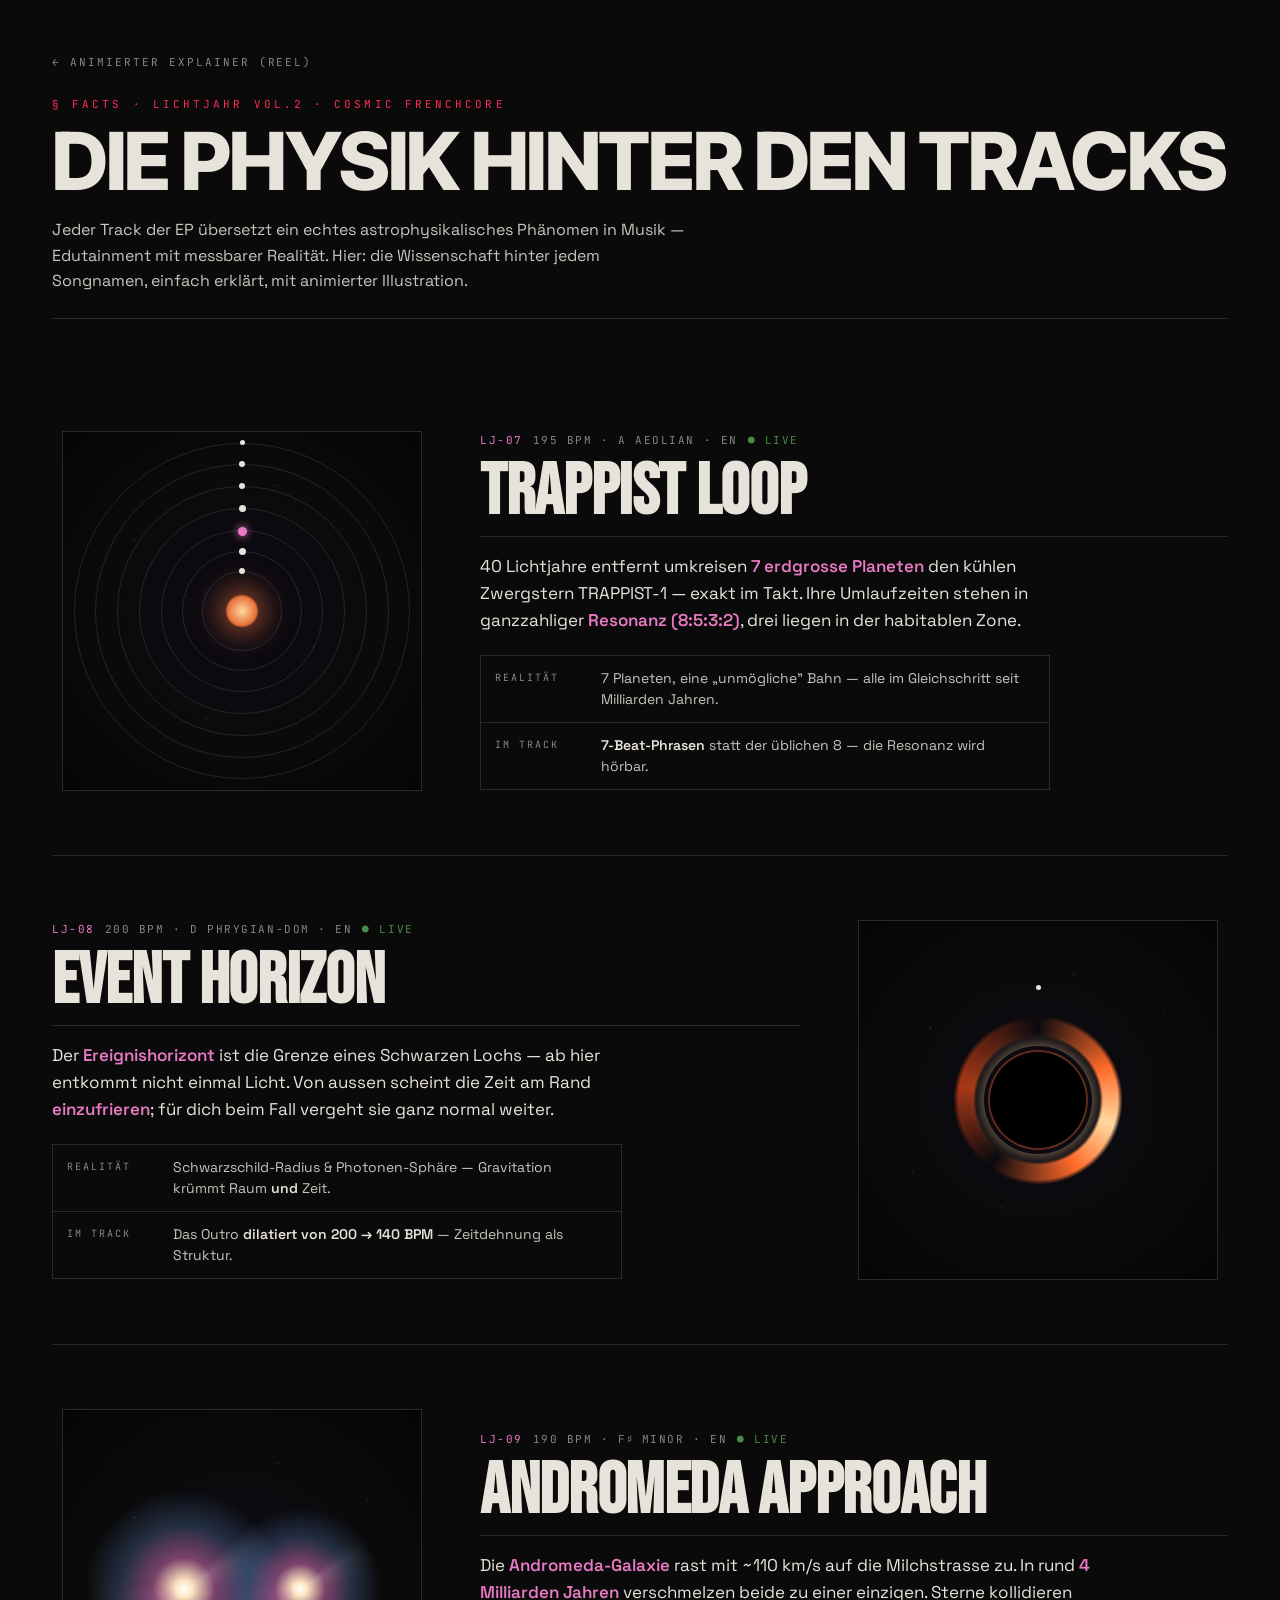
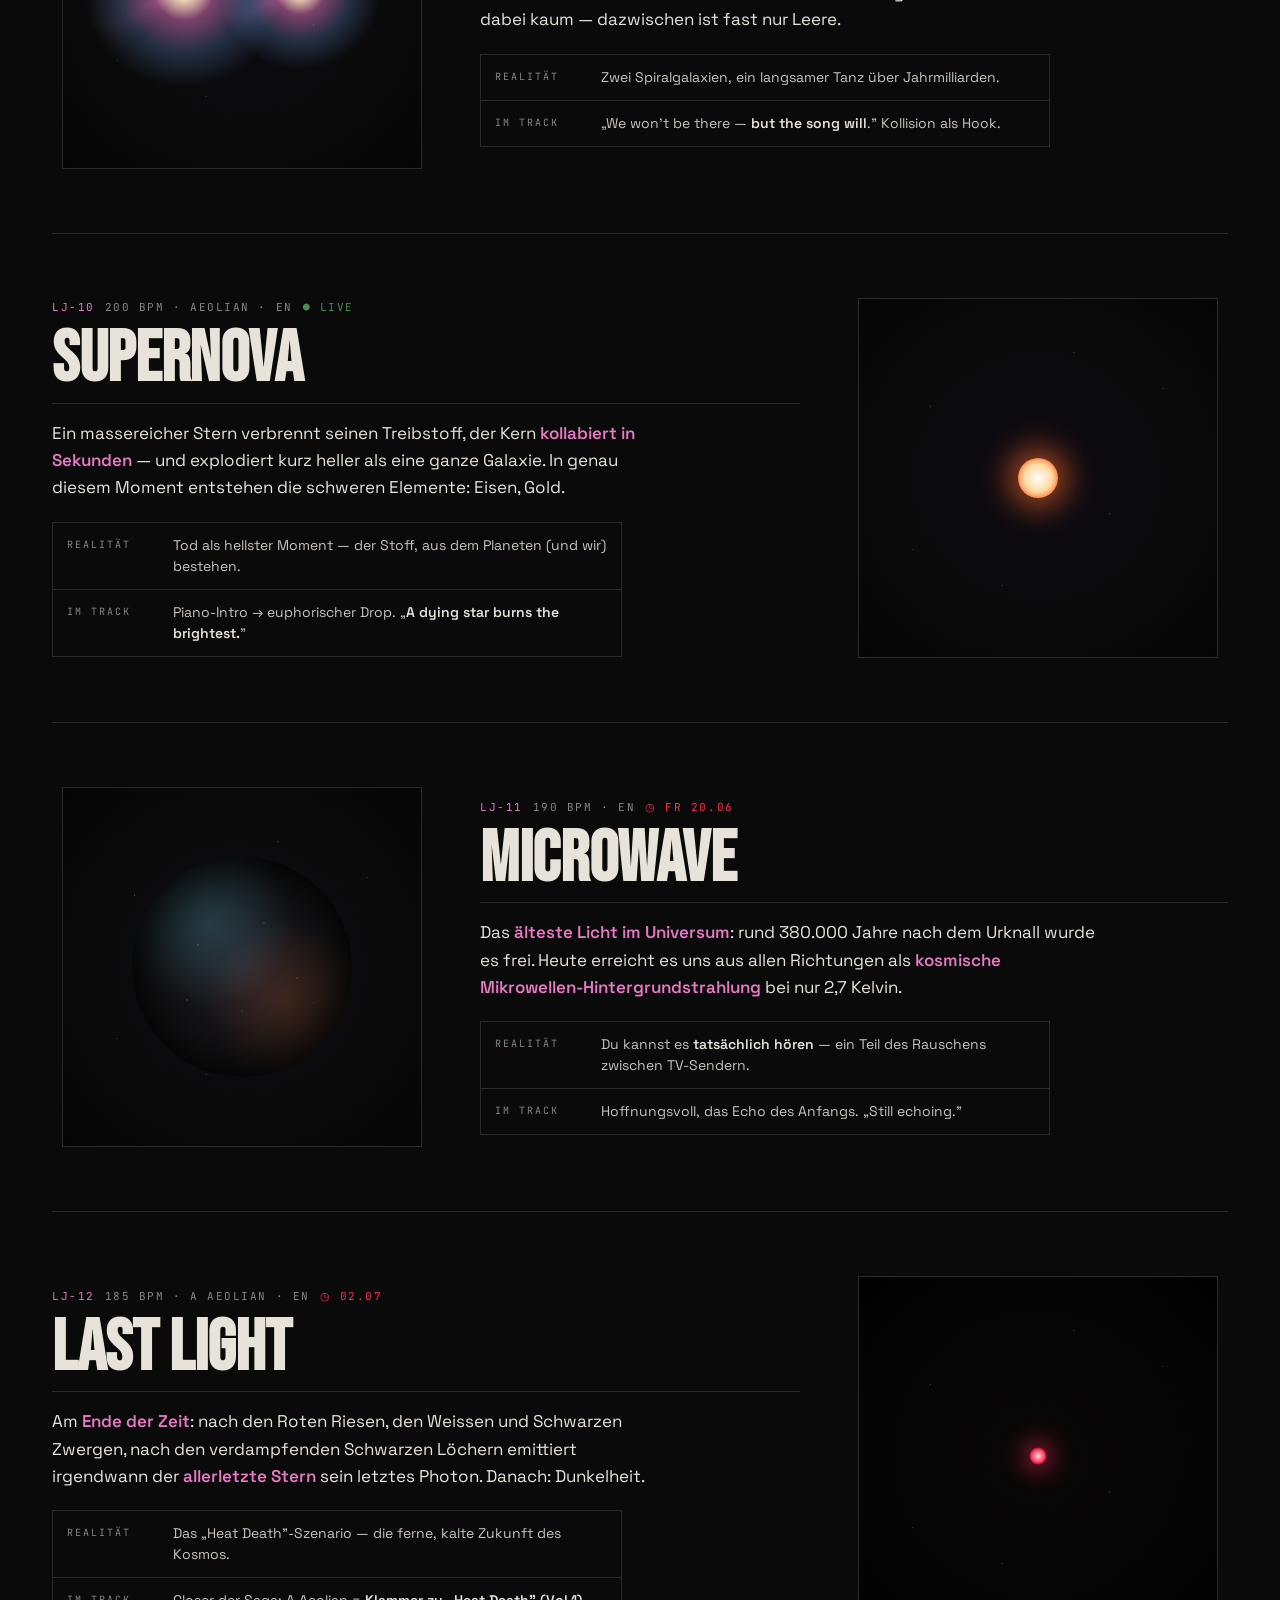
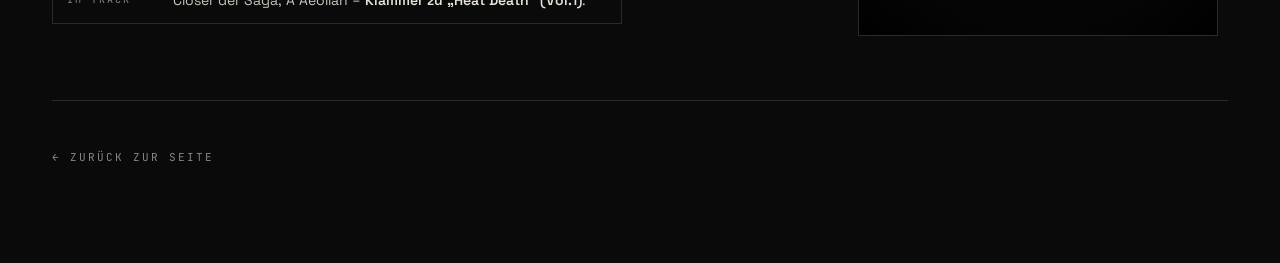
==== facts-read.html @ 9a42027f "feat: Vol.2 rollout — implement NULLTAG design-system landing + facts/tree/tools Integrate the claud" ====
<!doctype html>
<html lang="de">
<head>
<meta charset="utf-8" />
<meta name="viewport" content="width=device-width, initial-scale=1" />
<title>NULLTAG · Lichtjahr Vol.2 · Facts</title>
<link rel="preconnect" href="https://fonts.googleapis.com" />
<link rel="preconnect" href="https://fonts.gstatic.com" crossorigin />
<link href="https://fonts.googleapis.com/css2?family=Inter+Tight:wght@500;700;800&family=JetBrains+Mono:wght@400;500;700&family=Space+Grotesk:wght@400;500;700&display=swap" rel="stylesheet" />
<link rel="stylesheet" href="colors_and_type.css" />
<style>
  *, *::before, *::after { box-sizing: border-box; }
  body { overflow-x: hidden; }
  .wrap { max-width: 1240px; margin: 0 auto; padding: var(--s-8) var(--s-7) var(--s-10); }

  .back { display: inline-flex; align-items: center; gap: 8px; font-family: var(--font-mono); font-size: 11px; letter-spacing: 0.18em; text-transform: uppercase; color: var(--muted); text-decoration: none; margin-bottom: var(--s-6); }
  .back:hover { color: var(--tiefrot); text-decoration: none; }

  .phead { border-bottom: 1px solid var(--border); padding-bottom: var(--s-6); margin-bottom: var(--s-8); }
  .phead .eye { font-family: var(--font-mono); font-size: 11px; letter-spacing: 0.28em; text-transform: uppercase; color: var(--tiefrot); margin-bottom: var(--s-3); }
  .phead h1 { font-family: var(--font-brutal); font-weight: 800; font-size: clamp(38px, 6.5vw, 80px); line-height: 0.9; letter-spacing: -0.03em; text-transform: uppercase; margin: 0; color: var(--bone); }
  .phead p { font-family: var(--font-grotesk); font-size: 16px; line-height: 1.6; color: var(--bone-dim); max-width: 64ch; margin: var(--s-5) 0 0; }

  .fact { display: grid; grid-template-columns: 380px 1fr; gap: var(--s-8); align-items: center; padding: var(--s-9) 0; border-bottom: 1px solid var(--border); }
  .fact:nth-child(even) { grid-template-columns: 1fr 380px; }
  .fact:nth-child(even) .scene-wrap { order: 2; }
  @media (max-width: 820px){ .fact, .fact:nth-child(even) { grid-template-columns: 1fr; } .fact:nth-child(even) .scene-wrap { order: 0; } }

  .scene-wrap { display: flex; justify-content: center; }
  .scene { position: relative; width: 360px; height: 360px; max-width: 86vw; border: 1px solid var(--border); overflow: hidden; background: radial-gradient(ellipse at 50% 50%, #0d0a14 0%, var(--void) 60%, var(--void-deep) 100%); }
  .scene .starfield { position: absolute; inset: 0; background-image:
      radial-gradient(1px 1px at 20% 30%, rgba(232,227,218,0.5), transparent),
      radial-gradient(1px 1px at 70% 60%, rgba(232,227,218,0.4), transparent),
      radial-gradient(1px 1px at 40% 80%, rgba(232,227,218,0.35), transparent),
      radial-gradient(1px 1px at 85% 25%, rgba(232,227,218,0.3), transparent),
      radial-gradient(1px 1px at 15% 70%, rgba(232,227,218,0.3), transparent),
      radial-gradient(1px 1px at 60% 15%, rgba(232,227,218,0.4), transparent);
    opacity: 0.7; }

  .meta { font-family: var(--font-mono); font-size: 11px; letter-spacing: 0.14em; text-transform: uppercase; color: var(--muted); margin-bottom: var(--s-3); display: flex; flex-wrap: wrap; gap: 10px; align-items: center; }
  .meta .cat { color: var(--cosmic-glow); }
  .meta .st-live { color: var(--good); }
  .meta .st-soon { color: var(--tiefrot); }
  .fact h2 { font-family: var(--font-display); font-size: clamp(40px, 6vw, 72px); line-height: 0.86; text-transform: uppercase; letter-spacing: -0.005em; color: var(--bone); margin: 0 0 var(--s-4); }
  .lead { font-family: var(--font-grotesk); font-size: 17px; line-height: 1.6; color: var(--bone); margin: 0 0 var(--s-5); max-width: 56ch; }
  .lead b { color: var(--cosmic-glow); font-weight: 600; }
  .rows { display: grid; gap: 1px; background: var(--border); border: 1px solid var(--border); max-width: 56ch; }
  .rows > div { background: var(--void); padding: 12px 14px; display: grid; grid-template-columns: 92px 1fr; gap: 14px; }
  .rows .k { font-family: var(--font-mono); font-size: 10px; letter-spacing: 0.2em; text-transform: uppercase; color: var(--muted); padding-top: 2px; }
  .rows .v { font-family: var(--font-grotesk); font-size: 14px; line-height: 1.5; color: var(--bone-dim); }
  .rows .v b { color: var(--bone); font-weight: 600; }

  @media (prefers-reduced-motion: no-preference){
    .spin { animation: spin linear infinite; }
    @keyframes spin { to { transform: rotate(360deg); } }
  }

  /* ===== 1 · TRAPPIST — orbital resonance ===== */
  .trappist .sun { position: absolute; left: 50%; top: 50%; width: 34px; height: 34px; margin: -17px; border-radius: 50%; background: radial-gradient(circle, #ffd9a0, #e8703a 60%, transparent 75%); box-shadow: 0 0 26px 8px rgba(232,112,58,0.5); }
  .trappist .orbit { position: absolute; left: 50%; top: 50%; border: 1px solid rgba(232,227,218,0.12); border-radius: 50%; transform: translate(-50%,-50%); }
  .trappist .spinner { position: absolute; left: 50%; top: 50%; width: 0; height: 0; }
  .trappist .planet { position: absolute; border-radius: 50%; background: var(--bone); }
  .trappist .p3 { background: var(--cosmic-glow); box-shadow: 0 0 8px var(--cosmic-glow); }

  /* ===== 2 · EVENT HORIZON — black hole ===== */
  .bh .disk { position: absolute; left: 50%; top: 50%; width: 230px; height: 230px; margin: -115px; border-radius: 50%; background: conic-gradient(from 0deg, transparent, #ff6a2a 18%, #ffd9a0 30%, #ff6a2a 42%, transparent 60%, #a83818 78%, transparent); -webkit-mask: radial-gradient(circle, transparent 38%, #000 40%, #000 49%, transparent 52%); mask: radial-gradient(circle, transparent 38%, #000 40%, #000 49%, transparent 52%); filter: blur(0.4px); }
  .bh .hole { position: absolute; left: 50%; top: 50%; width: 96px; height: 96px; margin: -48px; border-radius: 50%; background: #000; box-shadow: 0 0 0 2px rgba(255,106,42,0.35), inset 0 0 20px rgba(0,0,0,1); }
  .bh .photon { position: absolute; left: 50%; top: 50%; width: 108px; height: 108px; margin: -54px; border-radius: 50%; box-shadow: 0 0 14px 2px rgba(255,217,160,0.45); }
  @media (prefers-reduced-motion: no-preference){
    .bh .faller { position: absolute; left: 50%; top: 18%; width: 5px; height: 5px; margin-left: -2.5px; border-radius: 50%; background: var(--bone); animation: fall 4.5s var(--ease) infinite; }
    @keyframes fall { 0%{ transform: translateY(0) scaleY(1); opacity: 1; } 70%{ transform: translateY(108px) scaleY(2.4); opacity: 0.9; } 92%{ transform: translateY(128px) scaleY(5); opacity: 0.15; } 100%{ transform: translateY(130px) scaleY(6); opacity: 0; } }
  }

  /* ===== 3 · ANDROMEDA — galaxy collision ===== */
  .androm .galaxy { position: absolute; top: 50%; width: 200px; height: 200px; margin-top: -100px; border-radius: 50%; background:
      radial-gradient(circle at 50% 50%, #fff 0%, #ffe6c0 6%, rgba(232,121,196,0.5) 22%, rgba(95,140,200,0.28) 45%, transparent 70%);
    }
  .androm .galaxy::after { content: ""; position: absolute; inset: 0; border-radius: 50%; background: conic-gradient(from 0deg, transparent 0 12%, rgba(232,227,218,0.18) 16%, transparent 24% 62%, rgba(232,121,196,0.22) 68%, transparent 78%); -webkit-mask: radial-gradient(circle, transparent 6%, #000 10%, transparent 72%); mask: radial-gradient(circle, transparent 6%, #000 10%, transparent 72%); }
  .androm .g1 { left: 6%; }
  .androm .g2 { right: 6%; transform: scale(0.82); }
  @media (prefers-reduced-motion: no-preference){
    .androm .approach { animation: approach 7s var(--ease) infinite alternate; }
    @keyframes approach { to { transform: translateX(0); } }
    .androm .g1.approach { animation-name: appr1; } @keyframes appr1 { from{ transform: translateX(0);} to{ transform: translateX(42px);} }
    .androm .g2.approach { animation-name: appr2; } @keyframes appr2 { from{ transform: translateX(0) scale(0.82);} to{ transform: translateX(-42px) scale(0.82);} }
  }

  /* ===== 4 · SUPERNOVA — core collapse + shockwave ===== */
  .nova .core { position: absolute; left: 50%; top: 50%; width: 40px; height: 40px; margin: -20px; border-radius: 50%; background: radial-gradient(circle, #fff, #ffd9a0 50%, #ff6a2a 80%, transparent); box-shadow: 0 0 30px 10px rgba(255,106,42,0.6); }
  @media (prefers-reduced-motion: no-preference){
    .nova .core { animation: novacore 5s ease-in-out infinite; }
    @keyframes novacore { 0%,55%{ transform: scale(0.7); } 60%{ transform: scale(1.5); } 64%{ transform: scale(0.4); } 100%{ transform: scale(0.7); } }
    .nova .shock { position: absolute; left: 50%; top: 50%; border-radius: 50%; border: 2px solid rgba(255,170,90,0.7); transform: translate(-50%,-50%) scale(0); opacity: 0; animation: shock 5s ease-out infinite; }
    .nova .shock.s2 { animation-delay: 0.18s; border-color: rgba(255,42,85,0.5); }
    @keyframes shock { 0%,58%{ transform: translate(-50%,-50%) scale(0); opacity: 0; } 62%{ opacity: 1; } 100%{ transform: translate(-50%,-50%) scale(7); opacity: 0; } }
  }
  .nova .shock { width: 44px; height: 44px; }

  /* ===== 5 · MICROWAVE — cosmic background ===== */
  .cmb .sphere { position: absolute; left: 50%; top: 50%; width: 220px; height: 220px; margin: -110px; border-radius: 50%; background:
      radial-gradient(circle at 35% 30%, rgba(95,200,224,0.22), transparent 40%),
      radial-gradient(circle at 70% 65%, rgba(232,112,58,0.18), transparent 38%),
      radial-gradient(circle at 50% 50%, rgba(232,227,218,0.10), rgba(10,10,10,0.6) 70%);
    box-shadow: inset 0 0 40px rgba(0,0,0,0.6); filter: blur(0.5px); }
  .cmb .speck { position: absolute; left: 50%; top: 50%; width: 220px; height: 220px; margin: -110px; border-radius: 50%; background-image:
      radial-gradient(1px 1px at 30% 40%, rgba(232,227,218,0.5), transparent),
      radial-gradient(1px 1px at 60% 30%, rgba(95,200,224,0.5), transparent),
      radial-gradient(1px 1px at 50% 70%, rgba(232,112,58,0.5), transparent),
      radial-gradient(1px 1px at 75% 55%, rgba(232,227,218,0.4), transparent),
      radial-gradient(1px 1px at 25% 65%, rgba(232,227,218,0.4), transparent); }
  @media (prefers-reduced-motion: no-preference){
    .cmb .ring { position: absolute; left: 50%; top: 50%; width: 30px; height: 30px; border-radius: 50%; border: 1px solid rgba(95,200,224,0.4); transform: translate(-50%,-50%) scale(0); animation: cmbring 6s linear infinite; }
    .cmb .ring.r2 { animation-delay: 2s; } .cmb .ring.r3 { animation-delay: 4s; }
    @keyframes cmbring { 0%{ transform: translate(-50%,-50%) scale(0); opacity: 0.7; } 100%{ transform: translate(-50%,-50%) scale(11); opacity: 0; } }
    .cmb .sphere { animation: cmbpulse 6s ease-in-out infinite; } @keyframes cmbpulse { 0%,100%{ transform: scale(1); } 50%{ transform: scale(1.04); } }
  }

  /* ===== 6 · LAST LIGHT — final fading star ===== */
  .last { background: radial-gradient(ellipse at 50% 50%, #0a0808 0%, #050505 70%, #000 100%); }
  .last .redstar { position: absolute; left: 50%; top: 50%; width: 18px; height: 18px; margin: -9px; border-radius: 50%; background: radial-gradient(circle, #ffdede, #ff2a55 55%, transparent 75%); box-shadow: 0 0 22px 6px rgba(255,42,85,0.5); }
  @media (prefers-reduced-motion: no-preference){
    .last .redstar { animation: dying 8s ease-in-out infinite; }
    @keyframes dying { 0%{ opacity: 1; transform: scale(1); } 70%{ opacity: 0.5; } 92%{ opacity: 0.06; transform: scale(0.5); } 100%{ opacity: 1; transform: scale(1); } }
    .last .starfield { animation: winkout 8s ease-in-out infinite; }
    @keyframes winkout { 0%{ opacity: 0.7; } 90%{ opacity: 0.08; } 100%{ opacity: 0.7; } }
  }
</style>
</head>
<body>
<div class="wrap">
  <a class="back" href="facts.html">← Animierter Explainer (Reel)</a>
  <div class="phead">
    <div class="eye">§ FACTS · LICHTJAHR VOL.2 · COSMIC FRENCHCORE</div>
    <h1>Die Physik hinter den Tracks</h1>
    <p>Jeder Track der EP übersetzt ein echtes astrophysikalisches Phänomen in Musik — Edutainment mit messbarer Realität. Hier: die Wissenschaft hinter jedem Songnamen, einfach erklärt, mit animierter Illustration.</p>
  </div>

  <!-- 1 -->
  <article class="fact">
    <div class="scene-wrap"><div class="scene trappist"><div class="starfield"></div>
      <div class="sun"></div>
      <div class="orbit" style="width:80px;height:80px"></div><div class="spinner spin" style="animation-duration:5s"><div class="planet" style="width:6px;height:6px;top:-43px;left:-3px"></div></div>
      <div class="orbit" style="width:120px;height:120px"></div><div class="spinner spin" style="animation-duration:7s"><div class="planet" style="width:7px;height:7px;top:-63px;left:-3px"></div></div>
      <div class="orbit" style="width:162px;height:162px"></div><div class="spinner spin" style="animation-duration:9s"><div class="planet p3" style="width:9px;height:9px;top:-84px;left:-4px"></div></div>
      <div class="orbit" style="width:206px;height:206px"></div><div class="spinner spin" style="animation-duration:11.5s"><div class="planet" style="width:7px;height:7px;top:-106px;left:-3px"></div></div>
      <div class="orbit" style="width:250px;height:250px"></div><div class="spinner spin" style="animation-duration:14s"><div class="planet" style="width:6px;height:6px;top:-128px;left:-3px"></div></div>
      <div class="orbit" style="width:294px;height:294px"></div><div class="spinner spin" style="animation-duration:17s"><div class="planet" style="width:6px;height:6px;top:-150px;left:-3px"></div></div>
      <div class="orbit" style="width:336px;height:336px"></div><div class="spinner spin" style="animation-duration:20.5s"><div class="planet" style="width:5px;height:5px;top:-171px;left:-2.5px"></div></div>
    </div></div>
    <div>
      <div class="meta"><span class="cat">LJ-07</span><span>195 BPM · A Aeolian · EN</span><span class="st-live">● LIVE</span></div>
      <h2>Trappist Loop</h2>
      <p class="lead">40 Lichtjahre entfernt umkreisen <b>7 erdgrosse Planeten</b> den kühlen Zwergstern TRAPPIST-1 — exakt im Takt. Ihre Umlaufzeiten stehen in ganzzahliger <b>Resonanz (8:5:3:2)</b>, drei liegen in der habitablen Zone.</p>
      <div class="rows">
        <div><div class="k">Realität</div><div class="v">7 Planeten, eine „unmögliche" Bahn — alle im Gleichschritt seit Milliarden Jahren.</div></div>
        <div><div class="k">Im Track</div><div class="v"><b>7-Beat-Phrasen</b> statt der üblichen 8 — die Resonanz wird hörbar.</div></div>
      </div>
    </div>
  </article>

  <!-- 2 -->
  <article class="fact">
    <div class="scene-wrap"><div class="scene bh"><div class="starfield"></div>
      <div class="disk spin" style="animation-duration:8s"></div>
      <div class="photon"></div>
      <div class="hole"></div>
      <div class="faller"></div>
    </div></div>
    <div>
      <div class="meta"><span class="cat">LJ-08</span><span>200 BPM · D Phrygian-Dom · EN</span><span class="st-live">● LIVE</span></div>
      <h2>Event Horizon</h2>
      <p class="lead">Der <b>Ereignishorizont</b> ist die Grenze eines Schwarzen Lochs — ab hier entkommt nicht einmal Licht. Von aussen scheint die Zeit am Rand <b>einzufrieren</b>; für dich beim Fall vergeht sie ganz normal weiter.</p>
      <div class="rows">
        <div><div class="k">Realität</div><div class="v">Schwarzschild-Radius &amp; Photonen-Sphäre — Gravitation krümmt Raum <b>und</b> Zeit.</div></div>
        <div><div class="k">Im Track</div><div class="v">Das Outro <b>dilatiert von 200 → 140 BPM</b> — Zeitdehnung als Struktur.</div></div>
      </div>
    </div>
  </article>

  <!-- 3 -->
  <article class="fact">
    <div class="scene-wrap"><div class="scene androm"><div class="starfield"></div>
      <div class="galaxy g1 approach spin" style="animation-duration:24s, 7s"></div>
      <div class="galaxy g2 approach spin" style="animation-duration:30s, 7s"></div>
    </div></div>
    <div>
      <div class="meta"><span class="cat">LJ-09</span><span>190 BPM · F♯ minor · EN</span><span class="st-live">● LIVE</span></div>
      <h2>Andromeda Approach</h2>
      <p class="lead">Die <b>Andromeda-Galaxie</b> rast mit ~110 km/s auf die Milchstrasse zu. In rund <b>4 Milliarden Jahren</b> verschmelzen beide zu einer einzigen. Sterne kollidieren dabei kaum — dazwischen ist fast nur Leere.</p>
      <div class="rows">
        <div><div class="k">Realität</div><div class="v">Zwei Spiralgalaxien, ein langsamer Tanz über Jahrmilliarden.</div></div>
        <div><div class="k">Im Track</div><div class="v">„We won't be there — <b>but the song will</b>." Kollision als Hook.</div></div>
      </div>
    </div>
  </article>

  <!-- 4 -->
  <article class="fact">
    <div class="scene-wrap"><div class="scene nova"><div class="starfield"></div>
      <div class="shock"></div><div class="shock s2"></div>
      <div class="core"></div>
    </div></div>
    <div>
      <div class="meta"><span class="cat">LJ-10</span><span>200 BPM · Aeolian · EN</span><span class="st-live">● LIVE</span></div>
      <h2>Supernova</h2>
      <p class="lead">Ein massereicher Stern verbrennt seinen Treibstoff, der Kern <b>kollabiert in Sekunden</b> — und explodiert kurz heller als eine ganze Galaxie. In genau diesem Moment entstehen die schweren Elemente: Eisen, Gold.</p>
      <div class="rows">
        <div><div class="k">Realität</div><div class="v">Tod als hellster Moment — der Stoff, aus dem Planeten (und wir) bestehen.</div></div>
        <div><div class="k">Im Track</div><div class="v">Piano-Intro → euphorischer Drop. „<b>A dying star burns the brightest.</b>"</div></div>
      </div>
    </div>
  </article>

  <!-- 5 -->
  <article class="fact">
    <div class="scene-wrap"><div class="scene cmb"><div class="starfield"></div>
      <div class="ring"></div><div class="ring r2"></div><div class="ring r3"></div>
      <div class="sphere"></div>
      <div class="speck"></div>
    </div></div>
    <div>
      <div class="meta"><span class="cat">LJ-11</span><span>190 BPM · EN</span><span class="st-soon">◷ FR 20.06</span></div>
      <h2>Microwave</h2>
      <p class="lead">Das <b>älteste Licht im Universum</b>: rund 380.000 Jahre nach dem Urknall wurde es frei. Heute erreicht es uns aus allen Richtungen als <b>kosmische Mikrowellen-Hintergrundstrahlung</b> bei nur 2,7 Kelvin.</p>
      <div class="rows">
        <div><div class="k">Realität</div><div class="v">Du kannst es <b>tatsächlich hören</b> — ein Teil des Rauschens zwischen TV-Sendern.</div></div>
        <div><div class="k">Im Track</div><div class="v">Hoffnungsvoll, das Echo des Anfangs. „Still echoing."</div></div>
      </div>
    </div>
  </article>

  <!-- 6 -->
  <article class="fact">
    <div class="scene-wrap"><div class="scene last"><div class="starfield"></div>
      <div class="redstar"></div>
    </div></div>
    <div>
      <div class="meta"><span class="cat">LJ-12</span><span>185 BPM · A Aeolian · EN</span><span class="st-soon">◷ 02.07</span></div>
      <h2>Last Light</h2>
      <p class="lead">Am <b>Ende der Zeit</b>: nach den Roten Riesen, den Weissen und Schwarzen Zwergen, nach den verdampfenden Schwarzen Löchern emittiert irgendwann der <b>allerletzte Stern</b> sein letztes Photon. Danach: Dunkelheit.</p>
      <div class="rows">
        <div><div class="k">Realität</div><div class="v">Das „Heat Death"-Szenario — die ferne, kalte Zukunft des Kosmos.</div></div>
        <div><div class="k">Im Track</div><div class="v">Closer der Saga; A Aeolian = <b>Klammer zu „Heat Death" (Vol.1)</b>.</div></div>
      </div>
    </div>
  </article>

  <div style="margin-top:var(--s-8); display:flex; gap:14px; flex-wrap:wrap;">
    <a class="back" style="margin:0;" href="facts.html">← Zurück zur Seite</a>
  </div>
</div>
</body>
</html>
---- colors_and_type.css ----
/* ============================================================
   NULLTAG · DESIGN SYSTEM · CORE TOKENS
   ------------------------------------------------------------
   Swiss independent electronic music label / artist project.
   Buchs SG · MMXXVI · Ivan Stricker
   ------------------------------------------------------------
   Source-of-truth for type + color + spacing across all
   NULLTAG surfaces (covers, release packs, web, prints).
   ============================================================ */

@font-face {
  font-family: "Bebas Neue";
  src: url("fonts/BebasNeue-Regular.ttf") format("truetype");
  font-weight: 400;
  font-style: normal;
  font-display: swap;
}

/* Webfonts loaded from Google Fonts when this file is included
   alongside an HTML `<link>` to the corresponding families:
     Inter Tight (400–800), Space Grotesk (400–700),
     JetBrains Mono (400–700), Bebas Neue (Regular).
   ============================================================ */

:root {

  /* --------------------------------------------------------
     CORE PALETTE — the void, the bone, the single red mark
     -------------------------------------------------------- */

  /* Backgrounds — voids and panels */
  --void:          #0a0a0a;   /* primary background ("Asphalt-Schwarz") */
  --void-deep:     #050505;   /* JPG-master void (LJ bg2) */
  --panel:         #141414;   /* track-card / sidebar surface */
  --code-bg:       #1a1a1a;   /* monospace blocks, suno prompts */
  --border:        #2a2a2a;   /* hairline separators */
  --border-warm:   #3a3a3a;   /* hover, focus rings */

  /* Foreground — BONE on void, the only "white" we use */
  --bone:          #e8e3da;   /* primary text — "Knochen-Weiss" */
  --bone-dim:      #c9c4bc;   /* secondary copy */
  --muted:         #8a8580;   /* muted / meta / labels */
  --muted-deep:    #5a5550;   /* almost-disabled */

  /* The single red mark — TIEFROT, used ONCE per surface */
  --tiefrot:       #ff2a55;   /* lichtjahre accent (active) */
  --tiefrot-dim:   #3a0000;   /* accent-dim, used for hover-bg of red ctrls */
  --crimson:       #c44a3a;   /* warmer red (cinetekk panel accent) */
  --crimson-deep:  #822818;   /* jupiter great-red-spot */

  /* Cold counter-accent — used sparingly, mostly in meta tables */
  --cold:          #4a8aaa;
  --cold-blue:     #5fc8e0;   /* lichtjahre LJ-02 glow */
  --good:          #4a8a4a;

  /* --------------------------------------------------------
     RELEASE-LINE COLOR SIGNATURES ("Schienen-Farben")
     One palette per release rail. bg1 = inner radial,
     bg2 = void edge, glow = hero glow, accent = always TIEFROT.
     -------------------------------------------------------- */

  /* COSMIC · Lichtjahre · uplifting · warm magenta */
  --cosmic-bg1:    #1a0824;
  --cosmic-bg2:    #0a0410;
  --cosmic-glow:   #e879c4;
  --cosmic-glow2:  #a445a0;

  /* NACHTBLAU · introspective · cool ocean */
  --nachtblau-bg1: #031024;
  --nachtblau-bg2: #010614;
  --nachtblau-glow:#3aa8ff;
  --nachtblau-glow2:#1a5a90;

  /* EISFLUG · cyan ice · fragile clarity */
  --eisflug-bg1:   #0a1a1f;
  --eisflug-bg2:   #04090c;
  --eisflug-glow:  #7adfe8;
  --eisflug-glow2: #3a8896;

  /* GLUT · crimson fusion · burning */
  --glut-bg1:      #1a0604;
  --glut-bg2:      #0a0302;
  --glut-glow:     #ff6a2a;
  --glut-glow2:    #a83818;

  /* KNOCHEN · bone parchment · ascetic */
  --knochen-bg1:   #0e0c08;
  --knochen-bg2:   #050402;
  --knochen-glow:  #d4c8a8;
  --knochen-glow2: #8a8068;

  /* GIFTGRÜN · poison green · uncanny */
  --giftgrun-bg1:  #06120a;
  --giftgrun-bg2:  #020805;
  --giftgrun-glow: #5ae082;
  --giftgrun-glow2:#2a8048;

  /* SODIUM · NACHTSTROM · swiss night highway · 589nm */
  --sodium-bg1:    #1a1815;
  --sodium-bg2:    #0a0907;
  --sodium-glow:   #e8703a;
  --sodium-glow2:  #8a4220;

  /* --------------------------------------------------------
     TYPOGRAPHY — three families do everything
     -------------------------------------------------------- */

  /* Bebas Neue — the cover title face. Only ever uppercase,
     only ever stacked, only ever HUGE. Never body copy. */
  --font-display:  "Bebas Neue", "Oswald", "Arial Narrow", sans-serif;

  /* Inter Tight — the brutalist hero alternative.
     800-weight uppercase poster type for editorial covers. */
  --font-brutal:   "Inter Tight", "Helvetica Neue", system-ui, sans-serif;

  /* Space Grotesk — soft hero + body alternative for less
     aggressive surfaces (waveform covers, web). */
  --font-grotesk:  "Space Grotesk", "Inter", system-ui, sans-serif;

  /* JetBrains Mono — the technical voice of the label.
     Catalog numbers, BPM, key, ISRC, every meta string. */
  --font-mono:     "JetBrains Mono", "SF Mono", ui-monospace, Menlo, Consolas, monospace;

  /* Body sans — only used for long-form prose inside packs.
     System stack so prose stays neutral, lets the mono pop. */
  --font-body:     -apple-system, BlinkMacSystemFont, "SF Pro Text", "Helvetica Neue", system-ui, sans-serif;

  /* --------------------------------------------------------
     TYPE SCALE — mono-and-display dominant
     -------------------------------------------------------- */

  --fs-mono-xs:    10.5px;   /* tracked labels: NULLTAG / RECORDINGS */
  --fs-mono-sm:    11px;     /* eyebrows, catalog numbers */
  --fs-mono-md:    12.5px;   /* meta strips, table cells */
  --fs-mono-lg:    14px;     /* section headers / mono h3 */
  --fs-mono-xl:    18px;     /* track-card titles */
  --fs-mono-2xl:   22px;     /* H2 headings inside packs */

  --fs-body-sm:    13.5px;
  --fs-body-md:    14px;
  --fs-body-lg:    17px;     /* blockquote pull */

  --fs-display-sm: 64px;     /* hero h1 in packs */
  --fs-display-md: 92px;     /* cover title two-line stack */
  --fs-display-lg: 128px;    /* cover title single line */
  --fs-display-xl: 168px;    /* lichtjahre cover Bebas Neue */

  --lh-tight:      0.86;
  --lh-display:    0.92;
  --lh-body:       1.6;
  --lh-mono:       1.55;

  /* Letter-spacing — extended tracking is core to the brand.
     NULLTAG wordmark sits at 0.22em or wider. */
  --ls-tight:      -0.04em;  /* Inter Tight 800 hero */
  --ls-display:   -0.01em;   /* Bebas Neue title (already condensed) */
  --ls-mono-tag:   0.06em;   /* mono inside tables */
  --ls-mono-eye:   0.18em;   /* mono eyebrow labels */
  --ls-mono-stamp: 0.28em;   /* "NULLTAG · MMXXVI · CINETEKK" */
  --ls-mono-wide:  0.4em;    /* wordmark on covers */

  /* --------------------------------------------------------
     SPACING / RADII / BORDERS
     The system is mostly square — radii are minimal.
     -------------------------------------------------------- */

  --s-1:  4px;
  --s-2:  8px;
  --s-3:  12px;
  --s-4:  16px;
  --s-5:  20px;
  --s-6:  24px;
  --s-7:  32px;
  --s-8:  48px;
  --s-9:  64px;
  --s-10: 96px;

  --site-max: 1280px;   /* max content width — .container on the landing page */

  --r-0:  0px;      /* default — most surfaces are sharp */
  --r-sm: 3px;      /* code badges */
  --r-md: 4px;      /* buttons, copy-blocks */
  --r-lg: 6px;      /* track cards */
  --r-pill: 999px;  /* rare — tag chips only */

  --bw:   1px;      /* hairline default */
  --bw-2: 1.5px;    /* corner ticks on covers */
  --bw-3: 2px;      /* tiefrot accent line */

  /* --------------------------------------------------------
     ELEVATION — almost flat. Light only sinks INTO the void.
     -------------------------------------------------------- */

  --shadow-card:   0 1px 0 rgba(255,255,255,0.04) inset;
  --shadow-cover:  0 30px 60px -20px rgba(0,0,0,0.6),
                   0 1px 0 rgba(255,255,255,0.04) inset;
  --shadow-lift:   0 12px 32px -16px rgba(0,0,0,0.6);

  /* --------------------------------------------------------
     MOTION — short, linear, no bounces.
     -------------------------------------------------------- */

  --t-fast:   120ms;
  --t-base:   150ms;
  --t-slow:   240ms;
  --ease:     cubic-bezier(0.2, 0.6, 0.2, 1);

}

/* ============================================================
   SEMANTIC ELEMENT STYLES
   Drop this stylesheet onto a page and these tags
   look correct without any extra classes.
   ============================================================ */

html {
  background: var(--void);
  color: var(--bone);
  font-family: var(--font-body);
  line-height: var(--lh-body);
  -webkit-font-smoothing: antialiased;
}

body {
  margin: 0;
  background: var(--void);
  color: var(--bone);
}

/* ---- HEADINGS ---- */

h1, .h1 {
  font-family: var(--font-mono);
  font-size: var(--fs-display-sm);
  line-height: 1;
  letter-spacing: -0.02em;
  margin: 0 0 var(--s-4);
  color: var(--bone);
}

h2, .h2 {
  font-family: var(--font-mono);
  font-size: var(--fs-mono-2xl);
  letter-spacing: -0.005em;
  margin: var(--s-9) 0 var(--s-4);
  padding-bottom: var(--s-3);
  border-bottom: var(--bw) solid var(--border);
  color: var(--bone);
}

h3, .h3 {
  font-family: var(--font-mono);
  font-size: var(--fs-mono-lg);
  letter-spacing: var(--ls-mono-eye);
  text-transform: uppercase;
  color: var(--muted);
  margin: var(--s-7) 0 var(--s-3);
}

h4, .h4 {
  font-family: var(--font-mono);
  font-size: 13px;
  letter-spacing: 0.12em;
  text-transform: uppercase;
  color: var(--muted);
  margin: var(--s-5) 0 var(--s-2);
}

/* The cover title type — apply manually to release covers */
.display, .cover-title {
  font-family: var(--font-display);
  font-size: var(--fs-display-xl);
  line-height: var(--lh-display);
  letter-spacing: var(--ls-display);
  text-transform: uppercase;
  color: var(--bone);
}

.brutal-title {
  font-family: var(--font-brutal);
  font-weight: 800;
  font-size: var(--fs-display-md);
  line-height: var(--lh-display);
  letter-spacing: var(--ls-tight);
  text-wrap: pretty;
}

/* ---- BODY ---- */

p {
  margin: 0 0 var(--s-3);
  color: var(--bone);
  font-size: var(--fs-body-md);
}

p.muted, .muted-copy {
  color: var(--muted);
  font-size: var(--fs-body-sm);
}

a {
  color: var(--tiefrot);
  text-decoration: none;
  transition: color var(--t-base) var(--ease);
}
a:hover {
  text-decoration: underline;
  text-underline-offset: 3px;
}

blockquote {
  margin: var(--s-6) 0;
  padding: var(--s-4) var(--s-5);
  border-left: var(--bw-3) solid var(--tiefrot);
  background: var(--panel);
  color: var(--bone);
  font-size: var(--fs-body-lg);
  line-height: 1.5;
  font-style: italic;
}

/* ---- MONO + LABELS ---- */

code, kbd, samp, pre, .mono {
  font-family: var(--font-mono);
}

code {
  background: var(--code-bg);
  padding: 1px 6px;
  border-radius: var(--r-sm);
  font-size: 12.5px;
  color: var(--bone);
}

pre {
  margin: 0;
  padding: 18px 20px;
  background: var(--code-bg);
  border: var(--bw) solid var(--border);
  border-radius: var(--r-lg);
  color: var(--bone);
  font-size: 13.5px;
  line-height: var(--lh-mono);
  white-space: pre-wrap;
  word-wrap: break-word;
  overflow-x: auto;
}

.eyebrow {
  font-family: var(--font-mono);
  font-size: var(--fs-mono-sm);
  letter-spacing: var(--ls-mono-stamp);
  text-transform: uppercase;
  color: var(--muted);
  margin: 0 0 var(--s-3);
}

.eyebrow--accent { color: var(--tiefrot); }

.stamp {
  font-family: var(--font-mono);
  font-size: var(--fs-mono-xs);
  letter-spacing: var(--ls-mono-wide);
  text-transform: uppercase;
  color: var(--bone);
}

/* The NULLTAG wordmark — top-tracked on every cover */
.wordmark {
  font-family: var(--font-mono);
  font-size: 14px;
  font-weight: 500;
  letter-spacing: var(--ls-mono-wide);
  text-transform: uppercase;
  color: var(--bone);
}

/* ---- TABLES ---- */

table {
  width: 100%;
  border-collapse: collapse;
  margin: var(--s-4) 0;
  font-size: 13.5px;
}
th, td {
  text-align: left;
  padding: 8px 12px;
  border-bottom: var(--bw) solid var(--border);
}
th {
  color: var(--muted);
  font-weight: 500;
  font-family: var(--font-mono);
  font-size: var(--fs-mono-sm);
  letter-spacing: 0.12em;
  text-transform: uppercase;
}
td.mono {
  font-family: var(--font-mono);
  font-size: var(--fs-mono-md);
  color: var(--muted);
}

/* ---- BUTTONS / CONTROLS ---- */

.btn {
  display: inline-flex;
  align-items: center;
  gap: 8px;
  background: var(--void);
  color: var(--bone);
  border: var(--bw) solid var(--border);
  border-radius: var(--r-md);
  font-family: var(--font-mono);
  font-size: var(--fs-mono-sm);
  letter-spacing: 0.08em;
  text-transform: uppercase;
  padding: 8px 14px;
  cursor: pointer;
  transition: background var(--t-base) var(--ease),
              border-color var(--t-base) var(--ease),
              color var(--t-base) var(--ease);
}
.btn:hover {
  background: var(--tiefrot-dim);
  border-color: var(--tiefrot);
  color: var(--bone);
}
.btn:active {
  transform: translateY(1px);
}
.btn--primary {
  background: var(--tiefrot);
  border-color: var(--tiefrot);
  color: var(--void);
}
.btn--primary:hover {
  background: var(--bone);
  border-color: var(--bone);
  color: var(--void);
}
.btn--ghost {
  background: transparent;
}

/* ---- CARDS / PANELS ---- */

.card {
  background: var(--panel);
  border: var(--bw) solid var(--border);
  border-radius: var(--r-lg);
  padding: var(--s-6) var(--s-7);
  box-shadow: var(--shadow-card);
}

.callout {
  border-radius: var(--r-lg);
  padding: 14px 18px;
  margin: var(--s-4) 0;
  font-size: 13.5px;
  line-height: 1.55;
}
.callout--accent { background: var(--tiefrot-dim); border: var(--bw) solid var(--tiefrot); }
.callout--accent strong { color: var(--tiefrot); }
.callout--cold   { background: #0d1a26; border: var(--bw) solid var(--cold); }
.callout--cold strong { color: var(--cold); }
.callout--good   { background: #14201a; border: var(--bw) solid var(--good); }
.callout--good strong { color: var(--good); }
.callout--muted  { background: var(--panel); border: var(--bw) solid var(--border); color: var(--muted); }
.callout--muted strong { color: var(--bone); }

/* ---- COVER PRIMITIVES ----
   Use on a 1:1 cover surface. Always combine with a
   release-line palette + Bebas Neue title-stack. */

.cover-frame {
  position: relative;
  width: 100%;
  aspect-ratio: 1 / 1;
  overflow: hidden;
  background: var(--void);
  color: var(--bone);
  font-family: var(--font-mono);
}

.corner-tick {
  position: absolute;
  width: 24px;
  height: 24px;
  border-color: var(--bone);
  border-style: solid;
  border-width: 0;
  opacity: 0.4;
}
.corner-tick--tl { top: 24px; left: 24px;  border-top-width: var(--bw-2); border-left-width: var(--bw-2); }
.corner-tick--tr { top: 24px; right: 24px; border-top-width: var(--bw-2); border-right-width: var(--bw-2); }
.corner-tick--bl { bottom: 24px; left: 24px;  border-bottom-width: var(--bw-2); border-left-width: var(--bw-2); }
.corner-tick--br { bottom: 24px; right: 24px; border-bottom-width: var(--bw-2); border-right-width: var(--bw-2); }

.accent-rule {
  display: block;
  height: var(--bw-3);
  background: var(--tiefrot);
  margin: var(--s-3) 0;
}
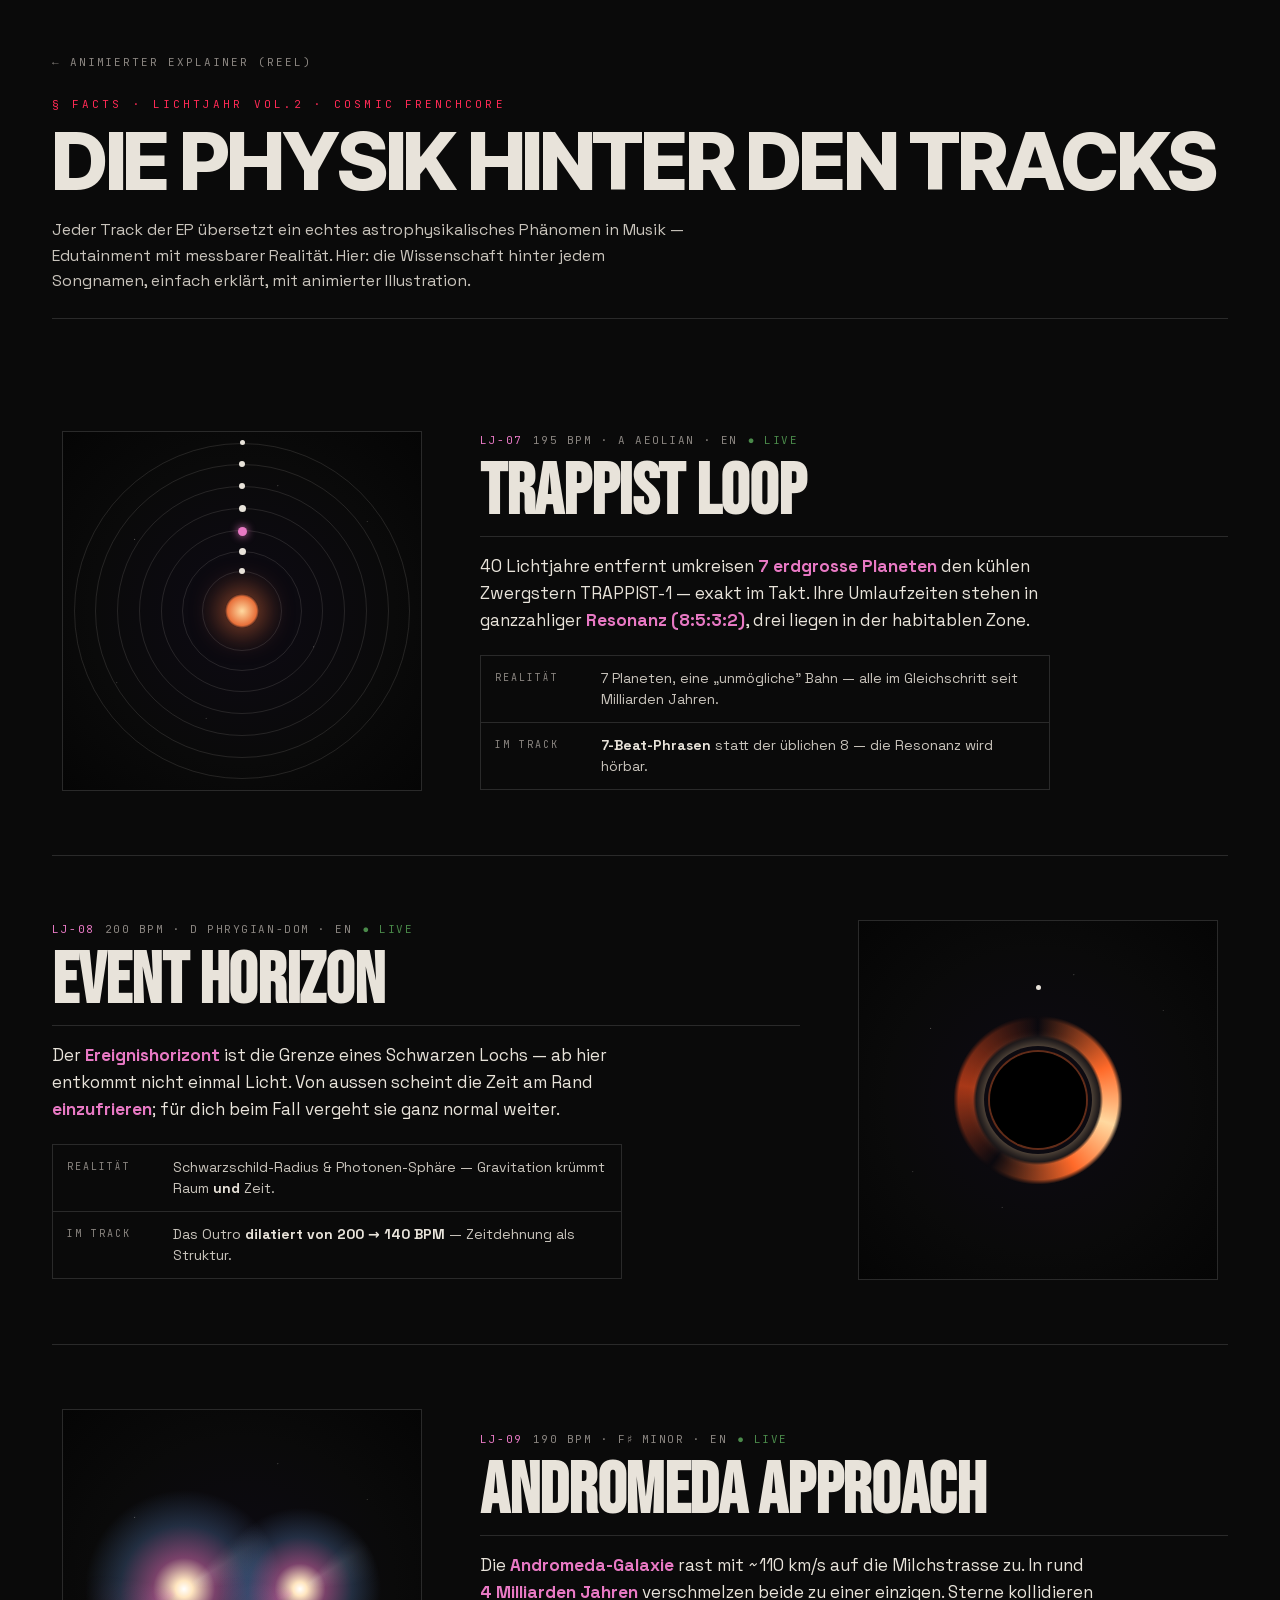
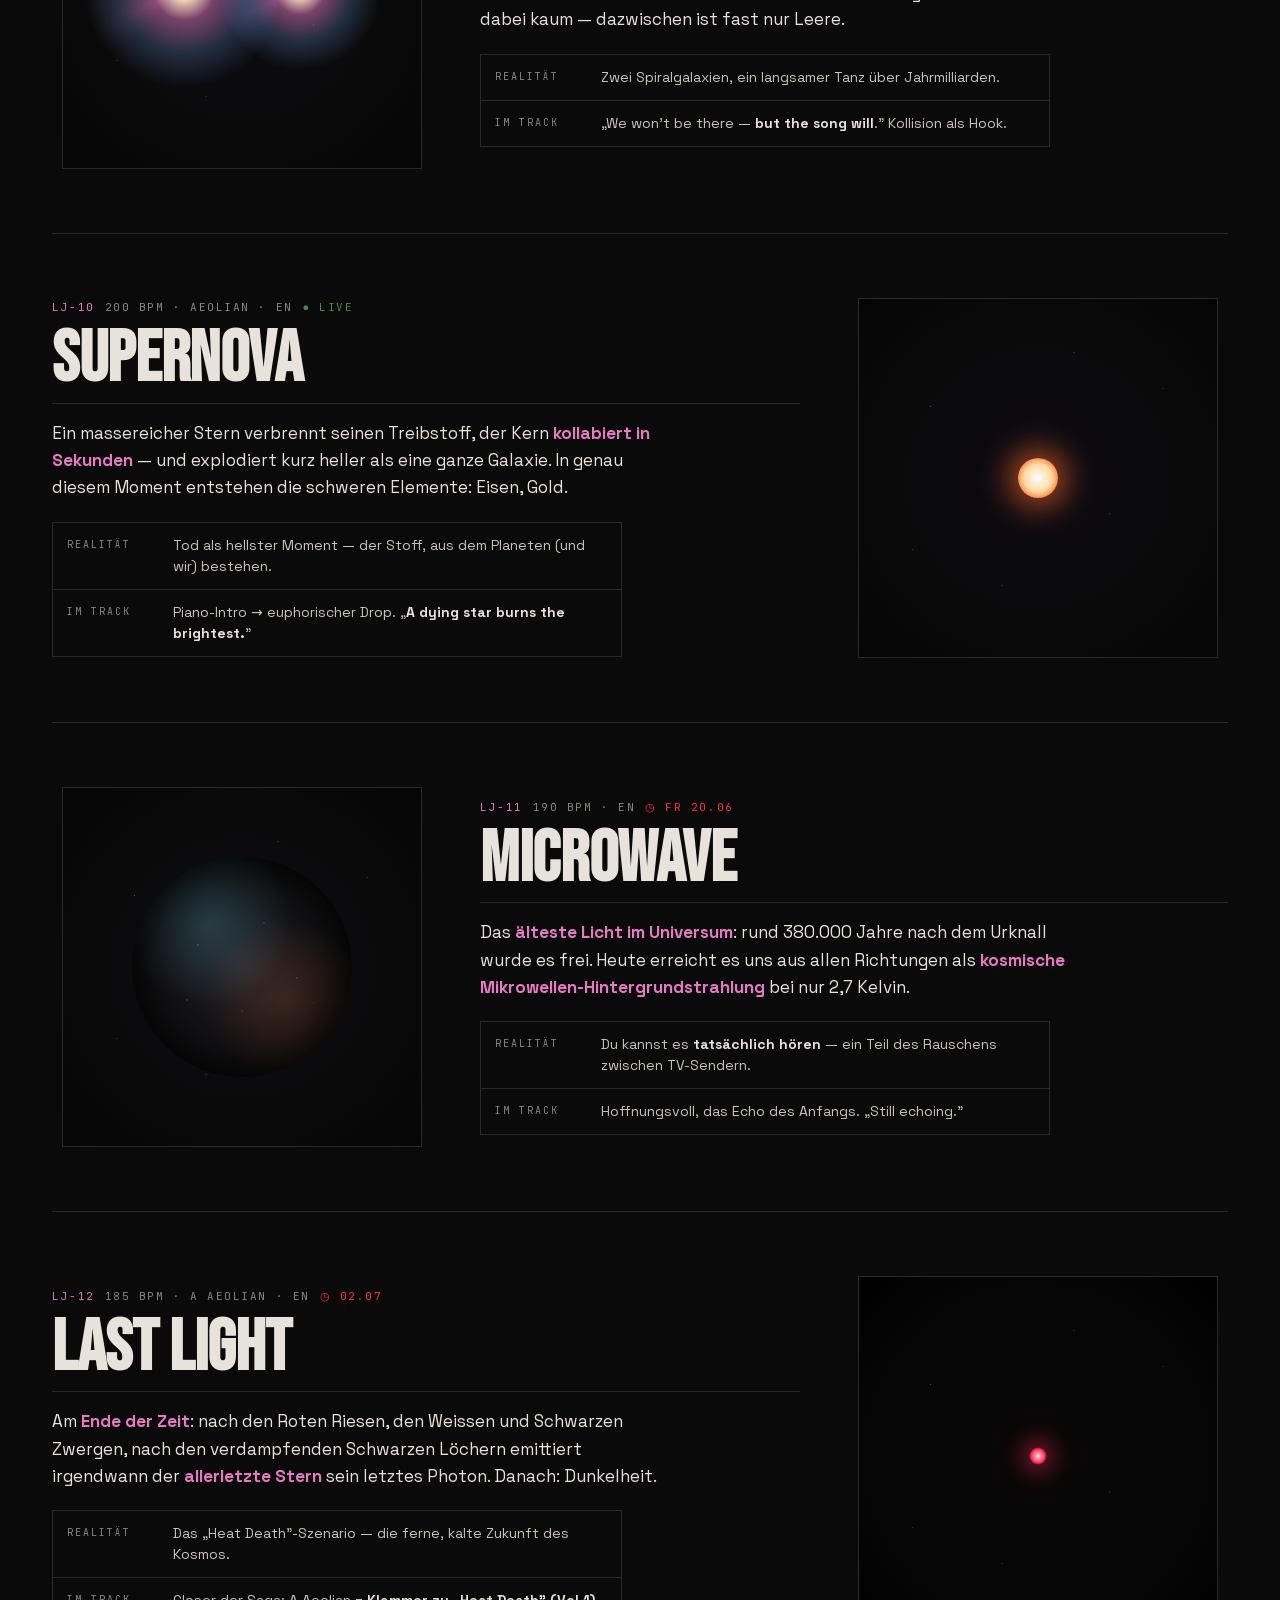
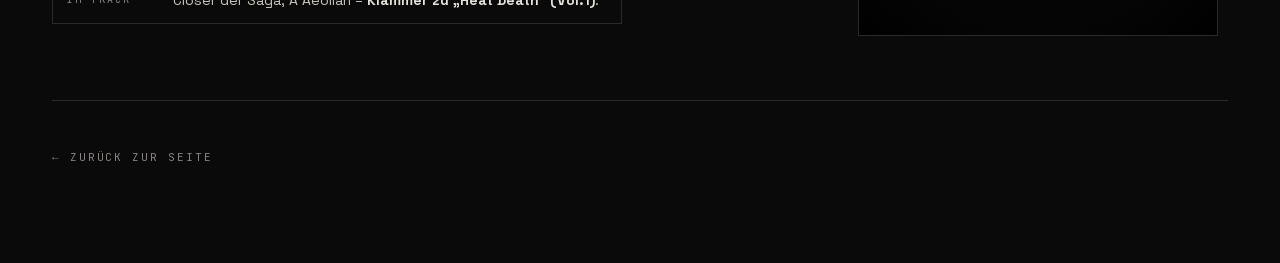
==== commit cfd6f9ae: "perf+chore: self-host fonts, halve media weight, prune dead files Performance: - Self-host Inter Tig" ====
--- a/facts-read.html
+++ b/facts-read.html
@@ -4,9 +4,7 @@
 <meta charset="utf-8" />
 <meta name="viewport" content="width=device-width, initial-scale=1" />
 <title>NULLTAG · Lichtjahr Vol.2 · Facts</title>
-<link rel="preconnect" href="https://fonts.googleapis.com" />
-<link rel="preconnect" href="https://fonts.gstatic.com" crossorigin />
-<link href="https://fonts.googleapis.com/css2?family=Inter+Tight:wght@500;700;800&family=JetBrains+Mono:wght@400;500;700&family=Space+Grotesk:wght@400;500;700&display=swap" rel="stylesheet" />
+<link rel="stylesheet" href="fonts/fonts.css" />
 <link rel="stylesheet" href="colors_and_type.css" />
 <style>
   *, *::before, *::after { box-sizing: border-box; }
@@ -27,7 +25,8 @@
   @media (max-width: 820px){ .fact, .fact:nth-child(even) { grid-template-columns: 1fr; } .fact:nth-child(even) .scene-wrap { order: 0; } }
 
   .scene-wrap { display: flex; justify-content: center; }
-  .scene { position: relative; width: 360px; height: 360px; max-width: 86vw; border: 1px solid var(--border); overflow: hidden; background: radial-gradient(ellipse at 50% 50%, #0d0a14 0%, var(--void) 60%, var(--void-deep) 100%); }
+  .scene-wrap { min-width: 0; }
+  .scene { position: relative; width: 100%; max-width: 360px; aspect-ratio: 1 / 1; border: 1px solid var(--border); overflow: hidden; background: radial-gradient(ellipse at 50% 50%, #0d0a14 0%, var(--void) 60%, var(--void-deep) 100%); }
   .scene .starfield { position: absolute; inset: 0; background-image:
       radial-gradient(1px 1px at 20% 30%, rgba(232,227,218,0.5), transparent),
       radial-gradient(1px 1px at 70% 60%, rgba(232,227,218,0.4), transparent),
--- a/fonts/fonts.css
+++ b/fonts/fonts.css
@@ -0,0 +1,84 @@
+/* Self-hosted Google Fonts (latin subset, woff2) — replaces the
+   fonts.googleapis.com <link> on every page. font-display: swap. */
+
+@font-face {
+  font-display: swap;
+  font-family: 'Inter Tight';
+  font-style: normal;
+  font-weight: 500;
+  font-display: swap;
+  src: url(InterTight-500.woff2) format('woff2');
+  unicode-range: U+0000-00FF, U+0131, U+0152-0153, U+02BB-02BC, U+02C6, U+02DA, U+02DC, U+0304, U+0308, U+0329, U+2000-206F, U+20AC, U+2122, U+2191, U+2193, U+2212, U+2215, U+FEFF, U+FFFD;
+}
+@font-face {
+  font-display: swap;
+  font-family: 'Inter Tight';
+  font-style: normal;
+  font-weight: 700;
+  font-display: swap;
+  src: url(InterTight-700.woff2) format('woff2');
+  unicode-range: U+0000-00FF, U+0131, U+0152-0153, U+02BB-02BC, U+02C6, U+02DA, U+02DC, U+0304, U+0308, U+0329, U+2000-206F, U+20AC, U+2122, U+2191, U+2193, U+2212, U+2215, U+FEFF, U+FFFD;
+}
+@font-face {
+  font-display: swap;
+  font-family: 'Inter Tight';
+  font-style: normal;
+  font-weight: 800;
+  font-display: swap;
+  src: url(InterTight-800.woff2) format('woff2');
+  unicode-range: U+0000-00FF, U+0131, U+0152-0153, U+02BB-02BC, U+02C6, U+02DA, U+02DC, U+0304, U+0308, U+0329, U+2000-206F, U+20AC, U+2122, U+2191, U+2193, U+2212, U+2215, U+FEFF, U+FFFD;
+}
+@font-face {
+  font-display: swap;
+  font-family: 'JetBrains Mono';
+  font-style: normal;
+  font-weight: 400;
+  font-display: swap;
+  src: url(JetBrainsMono-400.woff2) format('woff2');
+  unicode-range: U+0000-00FF, U+0131, U+0152-0153, U+02BB-02BC, U+02C6, U+02DA, U+02DC, U+0304, U+0308, U+0329, U+2000-206F, U+20AC, U+2122, U+2191, U+2193, U+2212, U+2215, U+FEFF, U+FFFD;
+}
+@font-face {
+  font-display: swap;
+  font-family: 'JetBrains Mono';
+  font-style: normal;
+  font-weight: 500;
+  font-display: swap;
+  src: url(JetBrainsMono-500.woff2) format('woff2');
+  unicode-range: U+0000-00FF, U+0131, U+0152-0153, U+02BB-02BC, U+02C6, U+02DA, U+02DC, U+0304, U+0308, U+0329, U+2000-206F, U+20AC, U+2122, U+2191, U+2193, U+2212, U+2215, U+FEFF, U+FFFD;
+}
+@font-face {
+  font-display: swap;
+  font-family: 'JetBrains Mono';
+  font-style: normal;
+  font-weight: 700;
+  font-display: swap;
+  src: url(JetBrainsMono-700.woff2) format('woff2');
+  unicode-range: U+0000-00FF, U+0131, U+0152-0153, U+02BB-02BC, U+02C6, U+02DA, U+02DC, U+0304, U+0308, U+0329, U+2000-206F, U+20AC, U+2122, U+2191, U+2193, U+2212, U+2215, U+FEFF, U+FFFD;
+}
+@font-face {
+  font-display: swap;
+  font-family: 'Space Grotesk';
+  font-style: normal;
+  font-weight: 400;
+  font-display: swap;
+  src: url(SpaceGrotesk-400.woff2) format('woff2');
+  unicode-range: U+0000-00FF, U+0131, U+0152-0153, U+02BB-02BC, U+02C6, U+02DA, U+02DC, U+0304, U+0308, U+0329, U+2000-206F, U+20AC, U+2122, U+2191, U+2193, U+2212, U+2215, U+FEFF, U+FFFD;
+}
+@font-face {
+  font-display: swap;
+  font-family: 'Space Grotesk';
+  font-style: normal;
+  font-weight: 500;
+  font-display: swap;
+  src: url(SpaceGrotesk-500.woff2) format('woff2');
+  unicode-range: U+0000-00FF, U+0131, U+0152-0153, U+02BB-02BC, U+02C6, U+02DA, U+02DC, U+0304, U+0308, U+0329, U+2000-206F, U+20AC, U+2122, U+2191, U+2193, U+2212, U+2215, U+FEFF, U+FFFD;
+}
+@font-face {
+  font-display: swap;
+  font-family: 'Space Grotesk';
+  font-style: normal;
+  font-weight: 700;
+  font-display: swap;
+  src: url(SpaceGrotesk-700.woff2) format('woff2');
+  unicode-range: U+0000-00FF, U+0131, U+0152-0153, U+02BB-02BC, U+02C6, U+02DA, U+02DC, U+0304, U+0308, U+0329, U+2000-206F, U+20AC, U+2122, U+2191, U+2193, U+2212, U+2215, U+FEFF, U+FFFD;
+}
